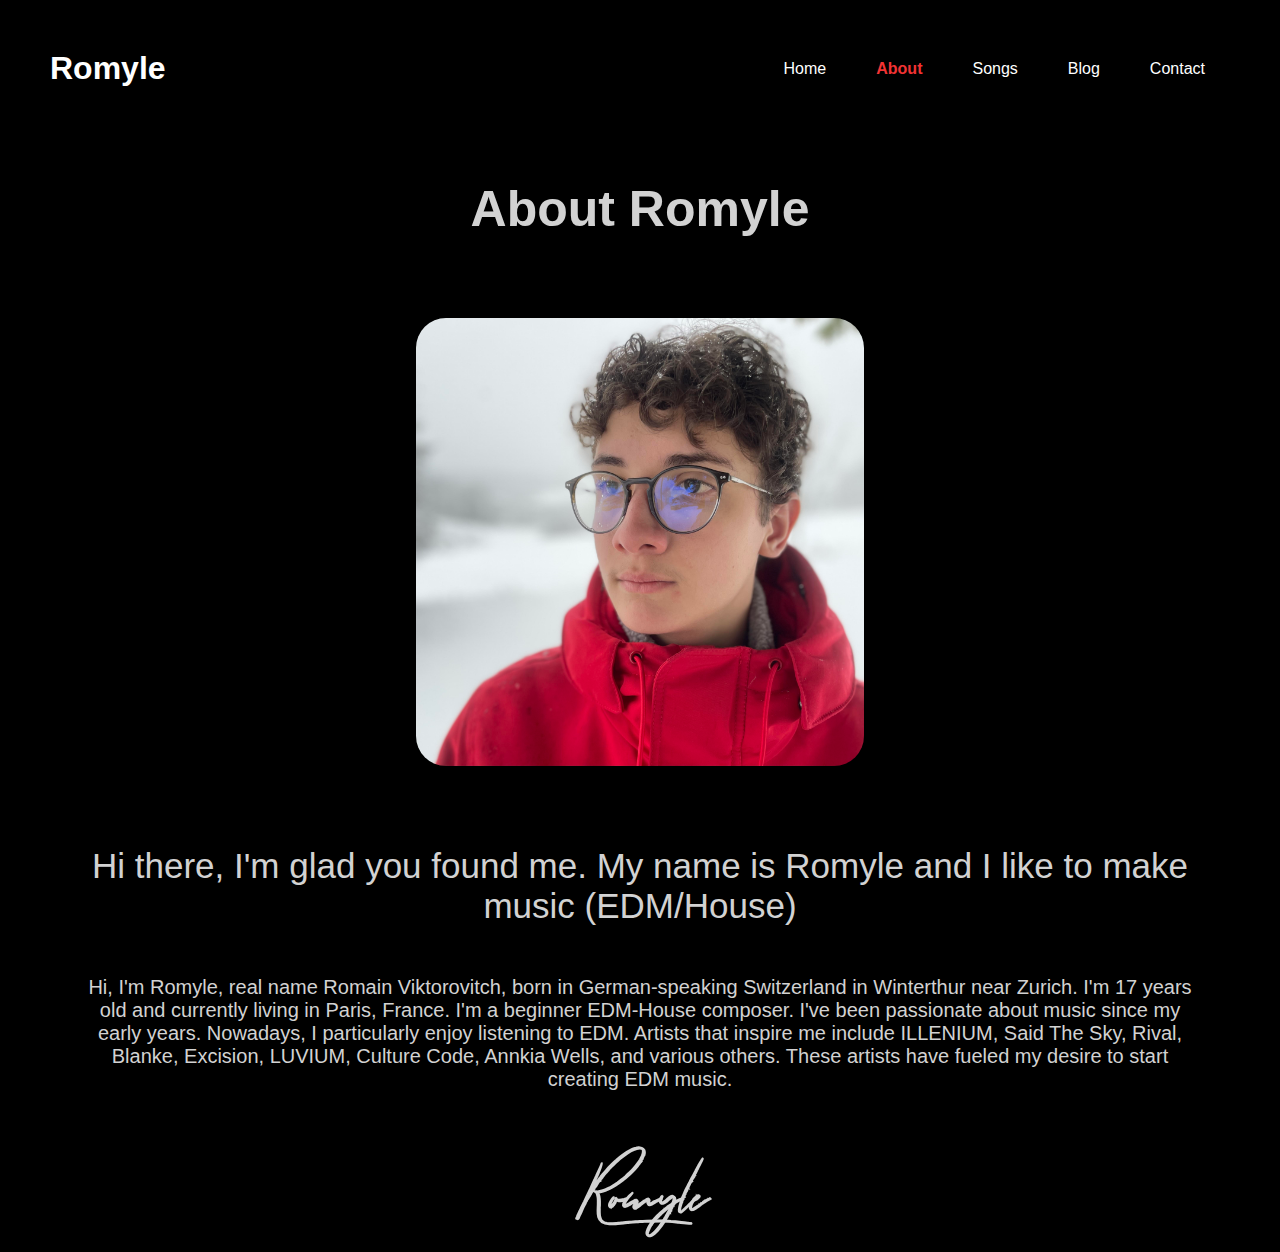
==== about.html @ 00d4714e "Add new images, fonts, and CSS files for website design" ====
<!DOCTYPE html>
<html lang="en">
<head>
    <meta charset="UTF-8">
    <meta name="viewport" content="width=device-width, initial-scale=1.0">
    <title>About Romyle</title>
    <link rel="stylesheet" href="assets/css/style.css">
    <link rel="stylesheet" href="assets/css/otherpage.css">
    <link rel="stylesheet" href="assets/css/about.css">

</head>
<body>
    <nav class="navbar">
        <a href="#" class="logo">Romyle</a>
        <div class="nav-links">
            <ul>
                <li><a href="index.html">Home</a></li>
                <li class="active"><a href="about.html">About</a></li>
                <li><a href="#">Songs</a></li>
                <li><a href="#">Blog</a></li>
                <li><a href="#">Contact</a></li>
                <!-- <li><a href="#"></a></li> -->
            </ul>
        </div>
        <img src="assets/imgs/menu-btn.png" alt="menu hamburger" class="menu-btn">
    </nav>
    <section class="about">
        <h1>About Romyle</h1>
        <img src="assets/imgs/1.jpg" alt="Romyle">
        <h2>Hi there, I'm glad you found me. My name is Romyle and I like to make music (EDM/House)</h2>
        <p>Hi, I'm Romyle, real name Romain Viktorovitch, born in German-speaking Switzerland in Winterthur near Zurich. I'm 17 years old and currently living in Paris, France. I'm a beginner EDM-House composer. I've been passionate about music since my early years. Nowadays, I particularly enjoy listening to EDM. Artists that inspire me include ILLENIUM, Said The Sky, Rival, Blanke, Excision, LUVIUM, Culture Code, Annkia Wells, and various others. These artists have fueled my desire to start creating EDM music.</p>
        <h3>Romyle</h3>
</body>
<script src="assets/js/script.js"></script>
</html>
---- assets/css/style.css ----
*{
    margin: 0;
    padding: 0;
    text-decoration: none;
}
html{
    height: 100%;
}
body{
    font-family: 'Poppins', sans-serif;
    background: #f9f9f9;
}
header{
    height: 100vh;
    width: 100vw;
    background-image: url('../imgs/stain1.jpg');
    background-size: cover;
    background-position: center;
}
.navbar{
    position: absolute;
    padding: 50px;
    display: flex;
    align-items: center;
    justify-content: space-between;
    width: 100%;
    box-sizing: border-box;
}
.navbar a{
    color: white;
}
.navbar .logo{
    font-size: 2em;
    font-weight: bold;
}
.navbar .nav-links ul{
    display: flex;
    list-style: none;
}
.navbar .nav-links ul li{
    margin: 0 25px;
}
.navbar .nav-links ul li.active a{
    color: rgb(242, 51, 51);
    font-weight: 600;
}
.nav-links{
    z-index: 2;
}
.menu-btn{
    cursor: pointer;
}
.navbar .menu-btn{
    display: none;
    width: 35px;
    position: absolute;
    top: 50px;
    right: 50px;
    width: 35px;
    z-index: 999;
}

.btnHeader a{
    position: absolute;
    bottom: 50px;
    left: 50%;
    transform: translateX(-50%);
    background-color: #4E589D;
    box-shadow: rgba(0, 0, 0, 0.56) 0px 22px 70px 4px;
    color: white;
    padding: 10px 20px;
    border-radius: 5px;
    font-weight: 600;
    font-size: 1.2em;
    transition: all 0.5s ease;
}
.btnHeader a:hover{
    background-color: #4e599ddd;
    color: white;
    transition: all 0.5s ease;
}
@media screen and (max-width: 900px){
    .navbar{
        padding: 0;
    }
    .navbar .logo{
        position: absolute;
        top: 51px;
        left: 50px;
    }
    .navbar .menu-btn{
        display: block;
    }
    .nav-links{
        top: 0;
        left: 0;
        position: absolute;
        background-color: rgba(0, 0, 0, 0.253);
        backdrop-filter: blur(80px);
        width: 100%;
        height: 100vh;
        display: flex;
        justify-content: center;
        align-items: center;
        margin-left: -100%;
        transition: all 0.5s ease-in-out;
        z-index: 2;
    }
    .nav-links.mobile-menu{
        margin-left: 0;
    }
    .nav-links ul{
        display: flex;
        flex-direction: column;
        align-items: center;
    }
    .navbar .nav-links ul li{
        margin: 25px 0;
        font-size: 1.5em;
    }
}
---- assets/css/otherpage.css ----
body{
    background-color: black;
    color: rgb(210, 210, 210);
    /* overflow-x: hidden; */
}
---- assets/css/about.css ----
@font-face {
    font-family: 'tuesday_nightregular';
    src: url(../fonts/tuesdaynight-regular-webfont.woff2) format('woff2'),
         url(../fonts/tuesdaynight-regular-webfont.woff) format('woff');
}
.about {
    position: relative;
    overflow: hidden;
}

h1{
    margin: 180px 0 80px;
    font-weight: 900;
    font-size: 50px;
    text-align: center;
}
.about img{
    width: 35%;
    display: block;
    margin: 0 auto 80px;
    border-radius: 30px;
}
h2{
    font-size: 35px;
    text-align: center;
    margin: 50px 80px;
    font-weight: 300;
}
p{
    font-size: 20px;
    text-align: center;
    margin: 50px 80px;
}
h3{
    font-family: 'tuesday_nightregular';
    font-size: 50px;
    text-align: center;
}

@media screen and (max-width: 900px){
    h1{
        margin: 150px 0 50px;
        font-size: 40px;
    }
    .about img{
        width: 70%;
        margin: 0 auto 50px;
        border-radius: 20px;
    }
    h2{
        font-size: 30px;
        margin: 30px 50px;
    }
    p{
        font-size: 18px;
        margin: 30px 50px;
    }
    h3{
        font-size: 40px;
        margin: 40px 0 40px 0;
    }
    
}
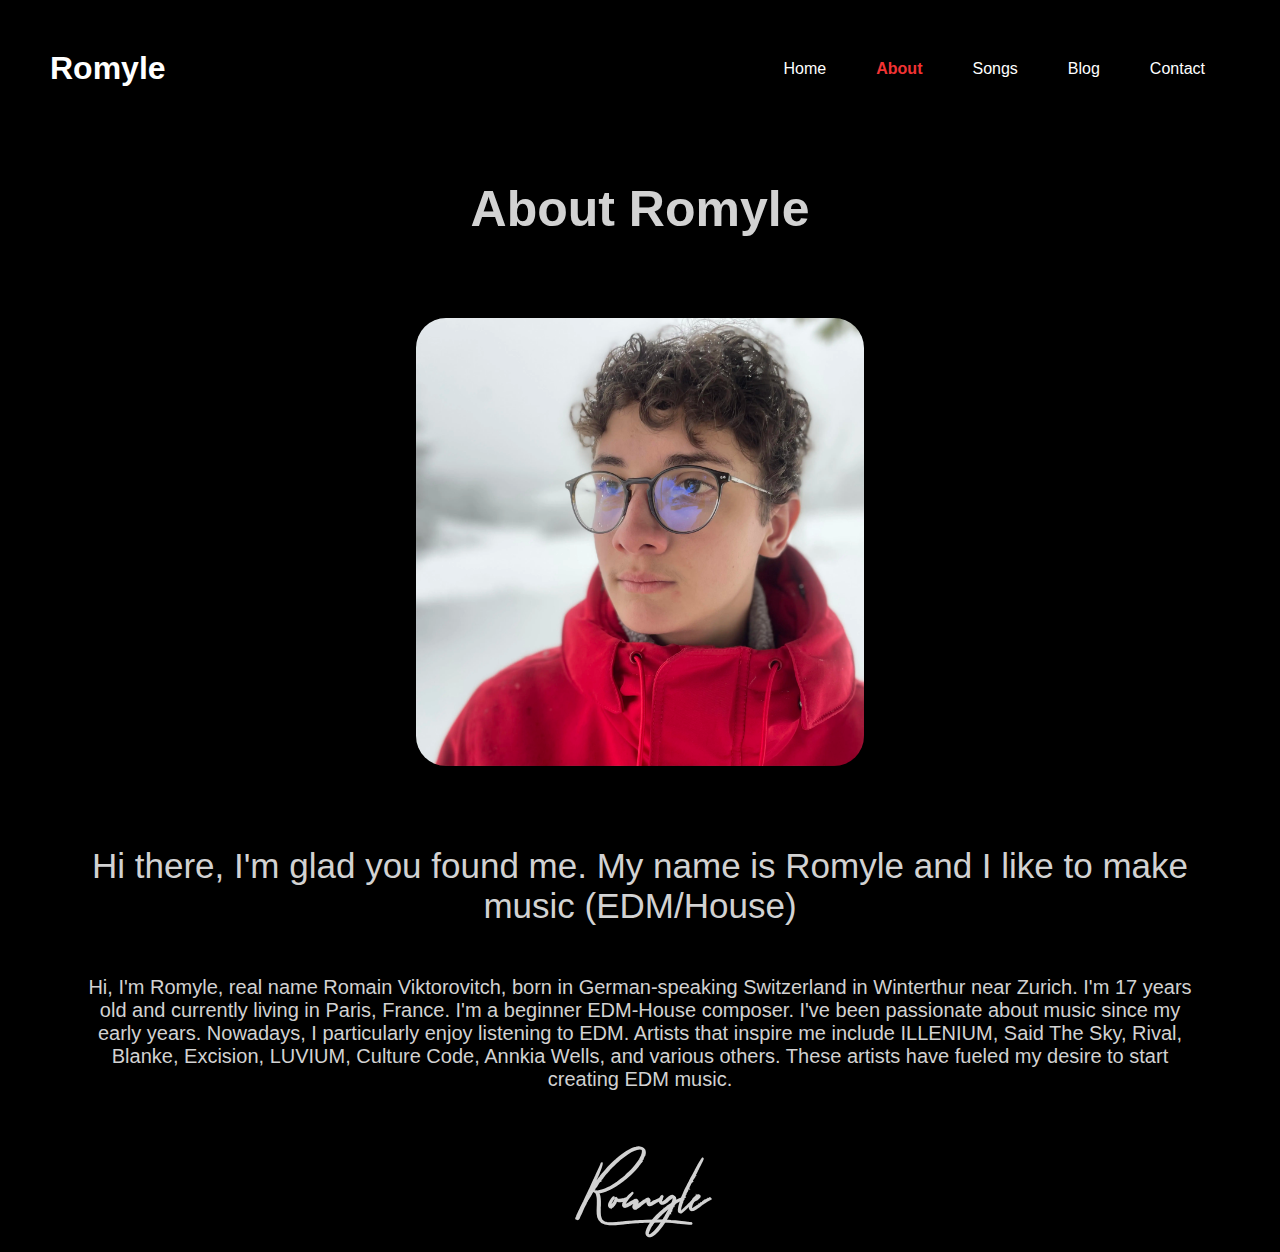
==== commit 1e5bea8b: "Update images and add home.css" ====
--- a/about.html
+++ b/about.html
@@ -16,7 +16,7 @@
             <ul>
                 <li><a href="index.html">Home</a></li>
                 <li class="active"><a href="about.html">About</a></li>
-                <li><a href="#">Songs</a></li>
+                <li><a href="songs.html">Songs</a></li>
                 <li><a href="#">Blog</a></li>
                 <li><a href="#">Contact</a></li>
                 <!-- <li><a href="#"></a></li> -->
@@ -26,7 +26,7 @@
     </nav>
     <section class="about">
         <h1>About Romyle</h1>
-        <img src="assets/imgs/1.jpg" alt="Romyle">
+        <img src="assets/imgs/1.webp" alt="Romyle">
         <h2>Hi there, I'm glad you found me. My name is Romyle and I like to make music (EDM/House)</h2>
         <p>Hi, I'm Romyle, real name Romain Viktorovitch, born in German-speaking Switzerland in Winterthur near Zurich. I'm 17 years old and currently living in Paris, France. I'm a beginner EDM-House composer. I've been passionate about music since my early years. Nowadays, I particularly enjoy listening to EDM. Artists that inspire me include ILLENIUM, Said The Sky, Rival, Blanke, Excision, LUVIUM, Culture Code, Annkia Wells, and various others. These artists have fueled my desire to start creating EDM music.</p>
         <h3>Romyle</h3>
--- a/assets/css/style.css
+++ b/assets/css/style.css
@@ -2,9 +2,6 @@
     margin: 0;
     padding: 0;
     text-decoration: none;
-}
-html{
-    height: 100%;
 }
 body{
     font-family: 'Poppins', sans-serif;
@@ -60,25 +57,6 @@
     z-index: 999;
 }
 
-.btnHeader a{
-    position: absolute;
-    bottom: 50px;
-    left: 50%;
-    transform: translateX(-50%);
-    background-color: #4E589D;
-    box-shadow: rgba(0, 0, 0, 0.56) 0px 22px 70px 4px;
-    color: white;
-    padding: 10px 20px;
-    border-radius: 5px;
-    font-weight: 600;
-    font-size: 1.2em;
-    transition: all 0.5s ease;
-}
-.btnHeader a:hover{
-    background-color: #4e599ddd;
-    color: white;
-    transition: all 0.5s ease;
-}
 @media screen and (max-width: 900px){
     .navbar{
         padding: 0;
@@ -97,6 +75,10 @@
         position: absolute;
         background-color: rgba(0, 0, 0, 0.253);
         backdrop-filter: blur(80px);
+        -webkit-backdrop-filter: blur(80px);
+        -moz-backdrop-filter: blur(80px);
+        -ms-backdrop-filter: blur(80px);
+        -o-backdrop-filter: blur(80px);
         width: 100%;
         height: 100vh;
         display: flex;
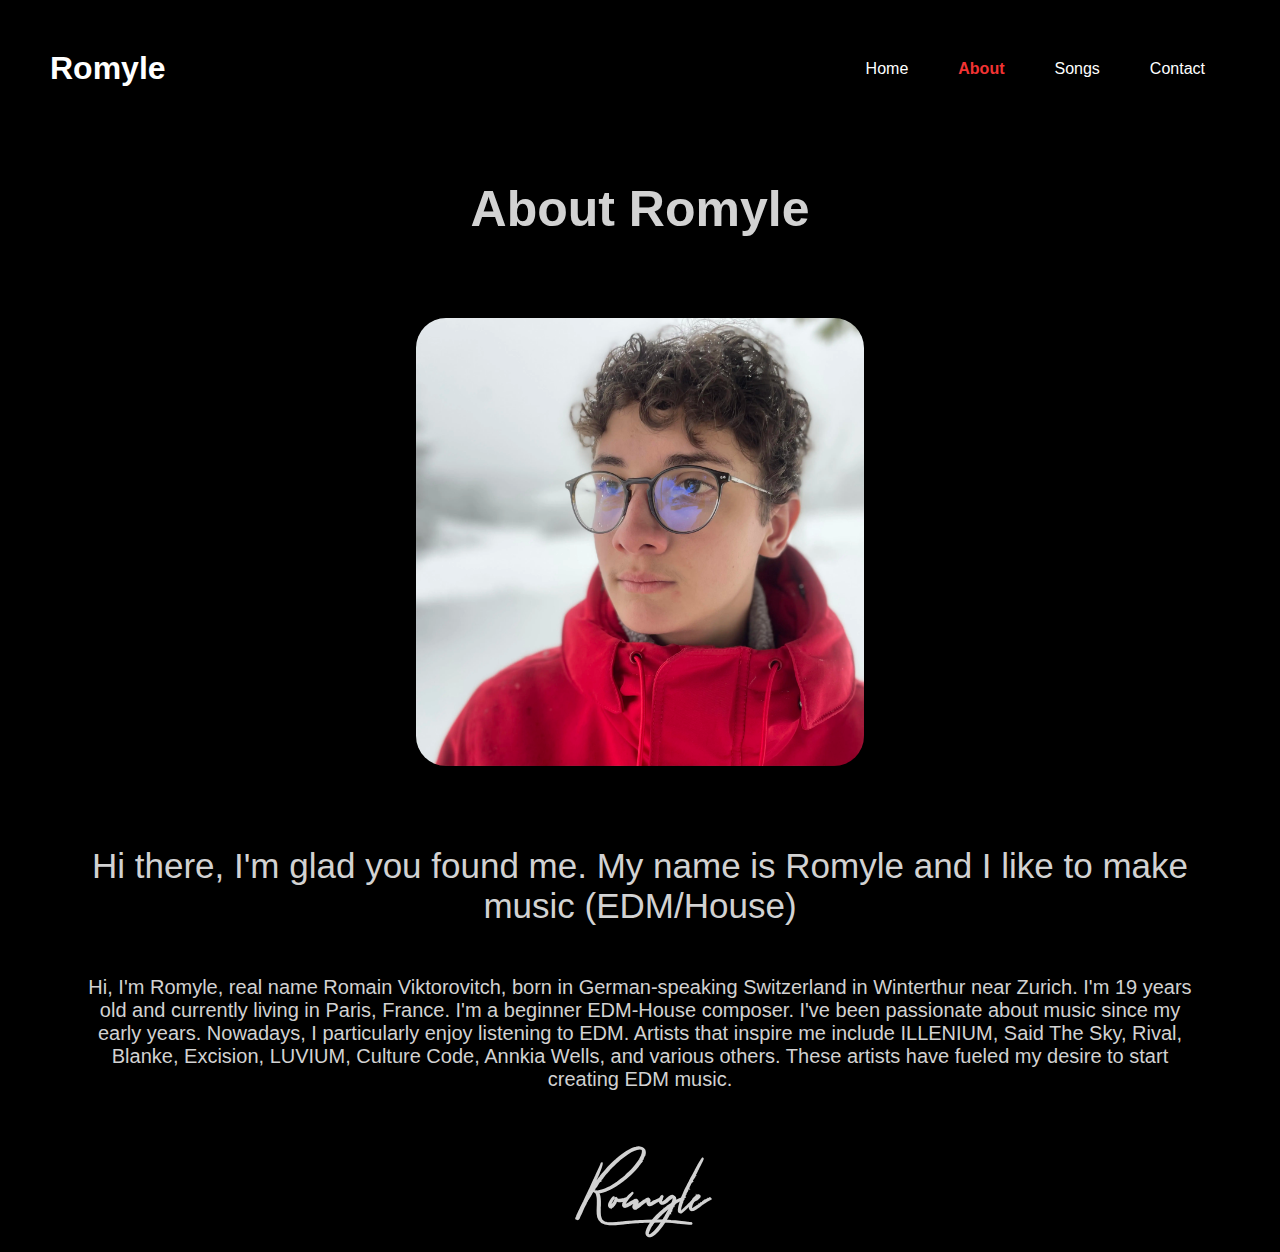
==== commit 3ce6bf10: "Update about.html, songs.css, age.js, contact.html, index.html, and songs.html" ====
--- a/about.html
+++ b/about.html
@@ -15,11 +15,9 @@
         <div class="nav-links">
             <ul>
                 <li><a href="index.html">Home</a></li>
-                <li class="active"><a href="about.html">About</a></li>
+                <li class="active"><a href="#">About</a></li>
                 <li><a href="songs.html">Songs</a></li>
-                <li><a href="#">Blog</a></li>
-                <li><a href="#">Contact</a></li>
-                <!-- <li><a href="#"></a></li> -->
+                <li><a href="contact.html">Contact</a></li>
             </ul>
         </div>
         <img src="assets/imgs/menu-btn.png" alt="menu hamburger" class="menu-btn">
@@ -28,8 +26,10 @@
         <h1>About Romyle</h1>
         <img src="assets/imgs/1.webp" alt="Romyle">
         <h2>Hi there, I'm glad you found me. My name is Romyle and I like to make music (EDM/House)</h2>
-        <p>Hi, I'm Romyle, real name Romain Viktorovitch, born in German-speaking Switzerland in Winterthur near Zurich. I'm 17 years old and currently living in Paris, France. I'm a beginner EDM-House composer. I've been passionate about music since my early years. Nowadays, I particularly enjoy listening to EDM. Artists that inspire me include ILLENIUM, Said The Sky, Rival, Blanke, Excision, LUVIUM, Culture Code, Annkia Wells, and various others. These artists have fueled my desire to start creating EDM music.</p>
+        <p>Hi, I'm Romyle, real name Romain Viktorovitch, born in German-speaking Switzerland in Winterthur near Zurich. I'm <span id="spanAge"></span> years old and currently living in Paris, France. I'm a beginner EDM-House composer. I've been passionate about music since my early years. Nowadays, I particularly enjoy listening to EDM. Artists that inspire me include ILLENIUM, Said The Sky, Rival, Blanke, Excision, LUVIUM, Culture Code, Annkia Wells, and various others. These artists have fueled my desire to start creating EDM music.</p>
         <h3>Romyle</h3>
+    </section> 
 </body>
 <script src="assets/js/script.js"></script>
+<script src="assets/js/age.js"></script>
 </html>